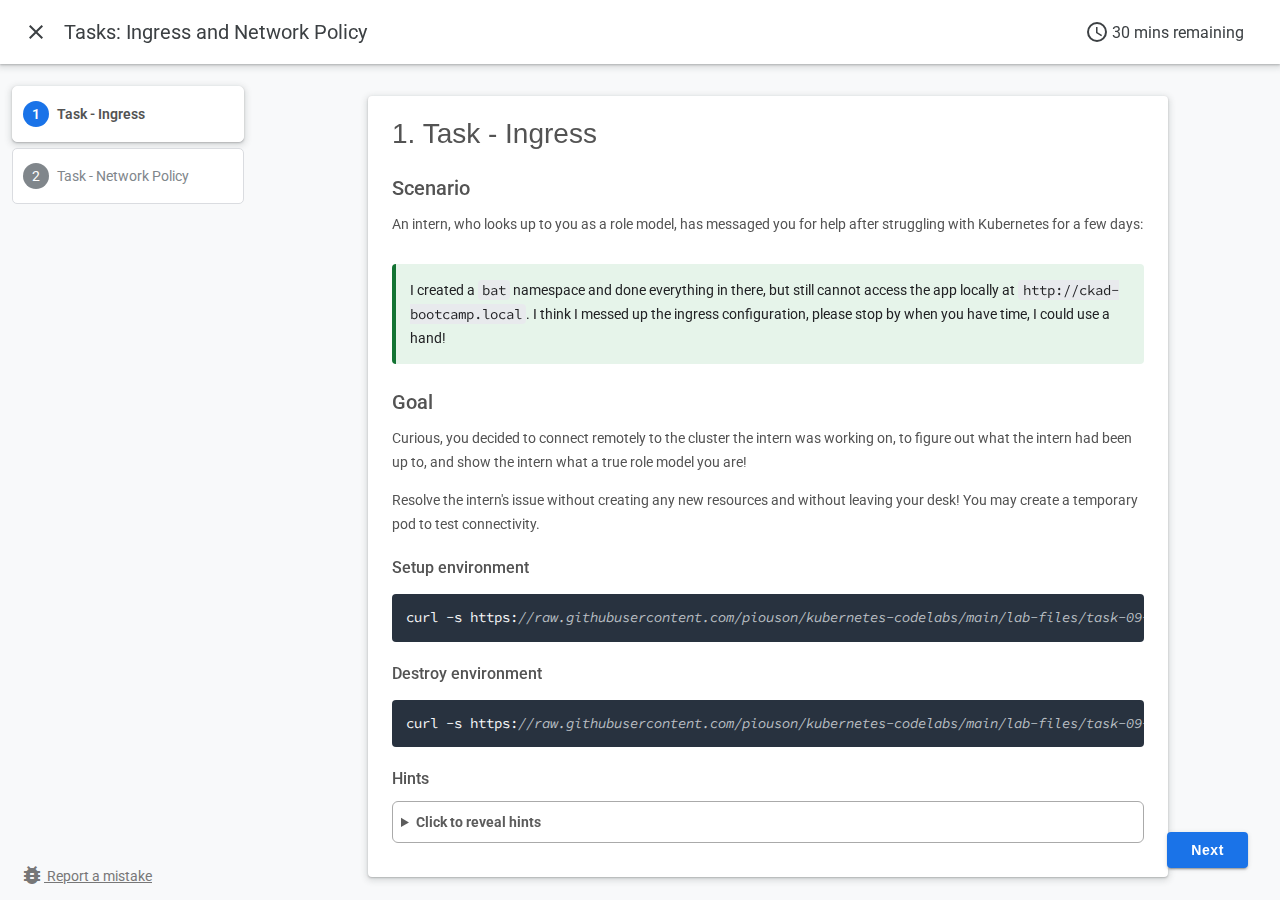
==== codelabs/09-network-policy/index.html @ 0ac05af5 "🚀 deploy changes" ====
<!doctype html>

<html>
<head>
  <meta name="viewport" content="width=device-width, minimum-scale=1.0, initial-scale=1.0, user-scalable=yes">
  <meta name="theme-color" content="#4F7DC9">
  <meta charset="UTF-8">
  <title>Tasks: Ingress and Network Policy</title>
  <link rel="stylesheet" href="//fonts.googleapis.com/css?family=Source+Code+Pro:400|Roboto:400,300,400italic,500,700|Roboto+Mono">
  <link rel="stylesheet" href="//fonts.googleapis.com/icon?family=Material+Icons">
  <link rel="stylesheet" href="../../claat-public/codelab-elements.css">
  <style>
    .success {
      color: #1e8e3e;
    }
    .error {
      color: red;
    }
  </style>
  <script async src="../../scripts/code-block-copy.js"></script>
</head>
<body>
  <google-codelab-analytics gaid="UA-49880327-14"></google-codelab-analytics>
  <google-codelab codelab-gaid=""
                  id="09-network-policy"
                  title="Tasks: Ingress and Network Policy"
                  environment="web"
                  feedback-link="https://github.com/piouson/kubernetes-bootcamp/discussions">
    
      <google-codelab-step label="Task - Ingress" duration="30">
        <h2 is-upgraded>Scenario</h2>
<p>An intern, who looks up to you as a role model, has messaged you for help after struggling with Kubernetes for a few days:</p>
<aside class="special"><p> I created a <code>bat</code> namespace and done everything in there, but still cannot access the app locally at <code>http://ckad-bootcamp.local</code>. I think I messed up the ingress configuration, please stop by when you have time, I could use a hand! </p>
</aside>
<h2 is-upgraded>Goal</h2>
<p>Curious, you decided to connect remotely to the cluster the intern was working on, to figure out what the intern had been up to, and show the intern what a true role model you are!</p>
<p>Resolve the intern&#39;s issue without creating any new resources and without leaving your desk! You may create a temporary pod to test connectivity.</p>
<h3 is-upgraded>Setup environment</h3>
<pre><code language="language-sh" class="language-sh">curl -s https://raw.githubusercontent.com/piouson/kubernetes-codelabs/main/lab-files/task-09-ingress-create.sh | bash
</code></pre>
<h3 is-upgraded>Destroy environment</h3>
<pre><code language="language-sh" class="language-sh">curl -s https://raw.githubusercontent.com/piouson/kubernetes-codelabs/main/lab-files/task-09-ingress-destroy.sh | bash
</code></pre>
<h3 is-upgraded>Hints</h3>
<details>
<summary>Click to reveal hints</summary>
<p>The rest of the hints will be revealed on Tues, 11 Apr 2023. 😎</p>
<details>
<summary>Namespace (1/18)</summary>
<p>Have you confirmed the Namespace and resources in it?</p>
</details>
<details>
<summary>Ingress I (2/18)</summary>
<p>Does an Ingress resource exist in the Namespace?</p>
</details>
</details>


      </google-codelab-step>
    
      <google-codelab-step label="Task - Network Policy" duration="0">
        

      </google-codelab-step>
    
  </google-codelab>

  <script src="../../claat-public/native-shim.js"></script>
  <script src="../../claat-public/custom-elements.min.js"></script>
  <script src="../../claat-public/prettify.js"></script>
  <script src="../../claat-public/codelab-elements.js"></script>
  <script src="//support.google.com/inapp/api.js"></script>

</body>
</html>
---- claat-public/codelab-elements.css ----
google-codelab-about .codelab-title{width:100%;text-align:center;font-size:32px;margin:20px auto 30px auto;line-height:45px;max-width:700px}google-codelab-about .codelab-title .token{display:inline-block;margin:0 5px}google-codelab-about .about-card{display:flex;flex-direction:column;border:1px #dadce0 solid;border-radius:5px;background:#fff;max-width:800px;margin:0 auto 30px auto;padding:20px}google-codelab-about .about-card h2{font-weight:500;font-weight:400 !important;line-height:1em !important;margin:0 !important;font-size:28px}google-codelab-about .about-card>*:not(:first-child){padding-top:30px}google-codelab-about .about-card .material-icons{margin-right:10px;top:6px;position:relative}

/*# sourceMappingURL=google_codelab_about_scss_bin.css.map */google-codelab {color:#535353}google-codelab-step{line-height:24px;display:block}google-codelab-step details{margin-top:5px}google-codelab-step details>*{margin-left:10px}google-codelab-step pre,google-codelab-step code{font-family:'Source Code Pro', Helvetica, Arial;font-size:inherit;border-radius:4px;overflow-x:auto;overflow-y:visible}google-codelab-step code{background-color:#E8EAEd;padding:0.1em 0.3em}google-codelab-step div.code-copy-wrapper{position:relative}google-codelab-step div.code-copy-wrapper:hover>button{opacity:0.8;transition:0.2s}google-codelab-step div.code-copy-wrapper>button{position:absolute;right:20px;top:6px;padding:5px 7px;color:white;border-color:white;background-color:#28323f;border:2px solid;border-radius:6px;font-size:0.8em;z-index:1;opacity:0;transition:0.1s}google-codelab-step div.code-copy-wrapper>button>svg{fill:white}google-codelab-step div.code-copy-wrapper>button:hover{cursor:pointer;border-color:#696969;background-color:#e0e0e0}google-codelab-step div.code-copy-wrapper>button:hover>svg{fill:#696969}google-codelab-step div.code-copy-wrapper>button:focus{outline:0}google-codelab-step summary{padding:0.5rem;margin:-0.5rem -0.5rem 0;font-weight:bold;color:#5c5c5c;cursor:pointer}google-codelab-step summary:focus{border-color:black}google-codelab-step details{margin-top:10px;margin-bottom:10px;border:1px solid #aaa;border-radius:6px;padding:0.5rem 0.5rem 0}google-codelab-step pre{display:block;color:white;background-color:#28323f;padding:14px;-webkit-text-size-adjust:none;line-height:1.4}google-codelab-step pre>code{padding:0;background-color:transparent}google-codelab-step code em{color:#97C8F2}google-codelab-step pre .str,google-codelab-step code .str{color:#34A853}google-codelab-step pre .kwd,google-codelab-step code .kwd{color:#F538A0}google-codelab-step pre .com,google-codelab-step code .com{color:#BDC1C6;font-style:italic}google-codelab-step pre .typ,google-codelab-step code .typ{color:#24C1E0}google-codelab-step pre .lit,google-codelab-step code .lit{color:#4285F4}google-codelab-step pre .pun,google-codelab-step code .pun{color:#F8F9FA}google-codelab-step pre .pln,google-codelab-step code .pln{color:#F8F9FA}google-codelab-step pre .tag,google-codelab-step code .tag{color:#24C1E0}google-codelab-step pre .atn,google-codelab-step code .atn{color:#EDA912}google-codelab-step pre .atv,google-codelab-step code .atv{color:#34A853}google-codelab-step pre .dec,google-codelab-step code .dec{color:#5195EA}google-codelab-step paper-button{display:inline-flex;align-items:center;justify-content:center;position:relative;box-sizing:border-box;min-width:5.14em;margin:0 0.29em;background:transparent;-webkit-tap-highlight-color:transparent;font:inherit;text-transform:uppercase;outline-width:0;border-radius:3px;user-select:none;cursor:pointer;z-index:0;padding:0.7em 0.57em;font-family:'Roboto', 'Noto', sans-serif;-webkit-font-smoothing:antialiased;box-shadow:0 2px 2px 0 rgba(0,0,0,0.14),0 1px 5px 0 rgba(0,0,0,0.12),0 3px 1px -2px rgba(0,0,0,0.2)}google-codelab-step h2.step-title{font-family:'Google Sans', Arial, sans-serif !important;font-size:28px !important;font-weight:400 !important;line-height:1em !important;margin:0 0 30px !important}google-codelab:not([theme="minimal"]) google-codelab-step .instructions{box-shadow:0px 1px 2px 0px rgba(60,64,67,0.3),0px 2px 6px 2px rgba(60,64,67,0.15);background:#fff;max-width:800px;font-size:14px;margin:0 auto;margin-bottom:90px;border-radius:4px}google-codelab-step .instructions .inner{padding:24px}google-codelab[theme="minimal"] google-codelab-step .instructions .inner{padding:0 24px}@media (max-width: 800px){google-codelab .instructions{margin:0 0 16px 0}}google-codelab:not([theme="minimal"]) google-codelab-step .instructions a,google-codelab:not([theme="minimal"]) google-codelab-step .instructions a:visited{color:#1A73E8}google-codelab:not([theme="minimal"]) google-codelab-step .instructions h2,google-codelab:not([theme="minimal"]) google-codelab-step .instructions h3,google-codelab:not([theme="minimal"]) google-codelab-step .instructions h4{font-weight:400;margin:0}google-codelab:not([theme="minimal"]) google-codelab-step .instructions h2{font-weight:300;line-height:1em;font-size:22px}google-codelab:not([theme="minimal"]) google-codelab-step .instructions{line-height:24px}google-codelab:not([theme="minimal"]) google-codelab-step .instructions li{margin:0.5em 0}google-codelab:not([theme="minimal"]) google-codelab-step .instructions h2{font-weight:500;margin:20px 0 0 0;font-size:20px}google-codelab:not([theme="minimal"]) google-codelab-step .instructions h3{font-weight:500;margin:20px 0 0 0}google-codelab:not([theme="minimal"]) google-codelab-step .instructions aside{padding:0.5em 1em;margin:2em 0;border-left:4px solid;border-radius:4px}google-codelab:not([theme="minimal"]) google-codelab-step .instructions aside p{margin:0.5em 0}google-codelab:not([theme="minimal"]) google-codelab-step .instructions aside.note,google-codelab:not([theme="minimal"]) google-codelab-step .instructions aside.notice{border-color:#EA8600;background:#FEF7E0;color:#212124}google-codelab:not([theme="minimal"]) google-codelab-step .instructions aside.tip,google-codelab:not([theme="minimal"]) google-codelab-step .instructions aside.special{border-color:#137333;background:#E6F4EA;color:#212124}google-codelab:not([theme="minimal"]) google-codelab-step .instructions aside.warning{border-color:#EA8600;background:#FEF7E0;color:#212124}google-codelab-step .instructions aside.callout{background-color:#E8F0FE;margin:20px 0;padding:15px;border-left:3px solid #185ABC;border-radius:4px;color:#212124;font-size:14px;line-height:1.5}google-codelab-step aside.callout b{color:#185ABC}google-codelab-step .instructions ul.checklist{list-style:none;padding:0 0 0 1em}google-codelab-step .instructions ul.checklist li,google-codelab-step .instructions ::content ul.checklist li{padding-left:24px;background-size:20px;background-repeat:no-repeat;background-image:url("[data-uri]")}google-codelab-step .instructions table code,google-codelab-step .instructions h2 code{background:white}google-codelab-step .instructions .indented{margin-left:40px}google-codelab-step .instructions strong{font-weight:600}google-codelab-step .instructions :link paper-button{text-decoration:none !important}google-codelab-step .instructions paper-button{display:inline-block;border-radius:4px;color:#FFFFFF;font-family:'Google Sans', Arial, sans-serif;font-size:14px;font-weight:600;letter-spacing:.6px;padding-bottom:6px;padding-left:12px;padding-right:16px;padding-top:6px;text-transform:none}google-codelab-step .instructions paper-button a{text-decoration:none;color:inherit !important}google-codelab-step a paper-button{display:inline-block}google-codelab-step .instructions paper-button.colored{background-color:#1E8E3E}google-codelab-step .instructions paper-button.red{background-color:#D93025}google-codelab-step .instructions iron-icon{vertical-align:sub;margin-right:7px;margin-left:3px;font-size:16px}google-codelab-step .instructions img{max-width:100%;vertical-align:bottom}google-codelab-step .instructions .image-container{text-align:center}google-codelab-step .instructions table{border-spacing:0}google-codelab-step .instructions td{vertical-align:top;border-bottom:1px solid #CCC;padding:8px}google-codelab-step .instructions table p{margin:0}google-codelab:not([theme="minimal"]) .instructions h3.faq{border-bottom:1px solid #ddd}google-codelab:not([theme="minimal"]) .instructions ul.faq{list-style:none;padding-left:1em}google-codelab:not([theme="minimal"]) .instructions .faq li{font-size:1.1em;margin-bottom:0.8em}google-codelab:not([theme="minimal"]) .instructions .faq a{color:inherit;text-decoration:none}google-codelab:not([theme="minimal"]) .instructions .faq a:hover{text-decoration:underline}google-codelab-step .instructions .faq a[href*="cloud.google.com"]{padding-left:22px;background-size:20px;background-repeat:no-repeat;background-image:url("[data-uri]")}google-codelab-step .instructions .faq a[href*="stackoverflow.com"]{padding-left:22px;background-size:24px;background-repeat:no-repeat;background-image:url("[data-uri]")}google-codelab-step .instructions .faq a[href*="support.google.com/webmasters/"]{padding-left:24px;background-size:24px;background-repeat:no-repeat;background-image:url("[data-uri]")}google-codelab-step .instructions .faq a[href*="developer.android.com"],google-codelab-step .instructions .faq a[href*="android-developer"]{padding-left:20px;background-repeat:no-repeat;background-size:20px;background-image:url("[data-uri]")}google-codelab-step .instructions h3>a[href*="github"],google-codelab-step .instructions h3>a[href*="github"]:visited{color:black;text-decoration:none;padding-left:24px;background-repeat:no-repeat;background-size:18px;background-image:url("[data-uri]")}google-codelab-step .youtube-video{display:flex;margin:auto;width:560px;height:315px;border:none;max-width:100%;max-height:51vw}google-codelab-step .embedded-iframe{display:flex;margin:auto;width:560px;height:315px;border:none;max-width:100%;max-height:51vw}

/*# sourceMappingURL=google_codelab_step_scss_bin.css.map */google-codelab-survey{visibility:hidden}google-codelab-survey[upgraded]{visibility:visible}google-codelab-survey{display:block;margin:2em 0;padding:0;background:#e8f0fe;border-left:4px solid #185abc;border-radius:4px;color:#3c4043}google-codelab-survey h4{font-size:16px;font-weight:400;padding:.8em 0 0;margin:0}google-codelab-survey .survey-question-wrapper{padding:0.4em 0 1.1em 30px}google-codelab-survey .survey-question-options{padding:.8em 0 0}.survey-option-wrapper{cursor:pointer;display:block;padding:0 0 4px;position:relative;-webkit-user-select:none;-moz-user-select:none;-ms-user-select:none;user-select:none;vertical-align:middle}google-codelab-survey .option-text{color:#212121;font-size:16px;padding-left:24px}.survey-option-wrapper input{position:absolute;opacity:0}.custom-radio-button{position:absolute;top:5px;left:0;height:13px;width:13px;background-color:#fff;border:2px solid #3f51b5;border-radius:50%}.custom-radio-button:after{content:"";position:absolute;display:none}.survey-option-wrapper input:checked ~ .custom-radio-button:after{display:block}.survey-option-wrapper .custom-radio-button:after{top:1px;left:1px;width:7px;height:7px;border-radius:50%;background:#3f51b5}

/*# sourceMappingURL=google_codelab_survey_scss_bin.css.map */html,body{height:100%;width:100%;margin:0;padding:0}body{font-family:"Roboto",sans-serif;transition:opacity ease-in 0.2s}*{box-sizing:border-box}[hidden]{display:none !important}google-codelab{display:flex;width:100%;height:100%;padding-top:64px}google-codelab #main{display:flex;flex-direction:column;flex-grow:1;position:relative;background:#F8F9FA}google-codelab #codelab-title{position:fixed;top:0;left:0;width:100%;background:#FFFFFF;box-shadow:0px 1px 2px 0px rgba(60,64,67,0.3),0px 2px 6px 2px rgba(60,64,67,0.15);color:#3C4043;display:flex;align-items:center;justify-content:space-between;height:64px;padding:0 36px 0 16px;-webkit-font-smoothing:antialiased;z-index:1000}google-codelab #codelab-title h1{font-size:20px;font-weight:400;margin:0 8px;font-family:'Roboto', 'Noto', sans-serif;flex-grow:1;flex-shrink:1;white-space:nowrap;text-overflow:ellipsis;overflow:hidden;width:0;display:inline-block}google-codelab #codelab-title .time-remaining{flex-shrink:0;flex-grow:0;display:flex;align-items:center;font-size:16px;font-weight:400;white-space:nowrap}google-codelab #codelab-title .time-remaining i{margin-right:3px}google-codelab #codelab-nav-buttons{display:flex;align-items:center;flex-grow:0;flex-shrink:0}google-codelab #codelab-nav-buttons #arrow-back,google-codelab #codelab-nav-buttons #menu{display:flex;text-decoration:none;color:#3C4043;width:40px;height:40px;justify-content:center;align-items:center}google-codelab #controls{position:absolute;bottom:32px;left:0;right:0;display:flex;justify-content:center;padding:0 32px;flex-direction:column;z-index:1001}google-codelab #fabs{display:flex;flex-grow:1;max-width:1025px;width:100%;margin:0 auto}google-codelab #fabs .spacer{flex-grow:1}#previous-step,#next-step,#done{border-radius:4px;font-family:'Google Sans', Arial, sans-serif;font-size:14px;font-weight:600;letter-spacing:.6px;line-height:24px;padding-bottom:6px;padding-left:24px;padding-right:24px;padding-top:6px;pointer-events:initial;text-transform:none;background:#FFFFFF;color:#1A73E8;transform:scale(1, 1);transition:transform 300ms ease-in-out;box-shadow:0 2px 2px 0 rgba(0,0,0,0.14),0 1px 5px 0 rgba(0,0,0,0.12),0 3px 1px -2px rgba(0,0,0,0.2);text-decoration:none;-webkit-font-smoothing:antialiased}#next-step{color:#fff;background:#1A73E8}#done{background:#1E8E3E;color:#fff}google-codelab #fabs a[disappear]{transform:scale(0, 0)}#done{background:#0f9d58}google-codelab #drawer .codelab-time-container{display:none}@media (max-width: 768px){google-codelab #codelab-title .codelab-time-container{display:none}google-codelab #drawer .codelab-time-container{display:block;padding:20px 10px 10px 23px}google-codelab #drawer .time-remaining i{margin-right:9px}}google-codelab #drawer{background:#fff;width:256px;flex-shrink:0;position:relative;z-index:100;display:flex;flex-direction:column;background:#F8F9FA}google-codelab #drawer .steps{flex-shrink:1;flex-grow:1;overflow-x:visible;display:flex;max-height:calc(100% - 54px)}google-codelab #drawer .steps:only-child{max-height:100%}google-codelab #drawer .metadata .material-icons{top:6px;position:relative}google-codelab #drawer ol{margin:0;padding:16px 12px;counter-reset:li-count;list-style:none;overflow-x:visible;overflow-y:auto;flex-grow:1}google-codelab #drawer ol li{display:block;counter-increment:li-count}google-codelab #drawer ol li a{text-decoration:none;display:flex;align-items:center;font-size:14px;color:#80868B;padding:3px 10px;min-height:48px;font-weight:400;line-height:20px;box-sizing:content-box;position:relative;font-family:'Roboto', 'Noto', sans-serif;-webkit-font-smoothing:antialiased;transition:all 300ms ease-in-out;border:1px #dadce0 solid;border-radius:5px;margin:6px 0;background:white}google-codelab #drawer ol li a:active,google-codelab #drawer ol li a:focus{background:#c6c6c6;-webkit-tap-highlight-color:transparent;outline:0;border-color:#c6c6c6 !important}google-codelab #drawer ol li a .step{display:flex;align-items:center}google-codelab #drawer ol li .step:before{content:counter(li-count);display:inline-block;font-style:normal;width:26px;min-width:26px;color:#fff;background:#80868B;border-radius:50%;text-align:center;height:26px;vertical-align:middle;line-height:26px;margin-right:8px;font-weight:400;position:relative;z-index:2;transition:all 300ms ease-in-out}google-codelab #drawer ol li[selected] a,google-codelab #drawer ol li a:focus{color:#212121;font-weight:600;box-shadow:0 1px 2px 0 rgba(60,64,67,0.3),0 2px 6px 2px rgba(60,64,67,0.15)}google-codelab #drawer ol li[selected] a{border-color:#fff}google-codelab #drawer ol li[selected] .step:before{font-weight:600}google-codelab #drawer ol li[completed] a{color:#535353}google-codelab #drawer ol li[completed] .step:before{background-color:#1A73E8;color:#fff}google-codelab #drawer .metadata{color:#777;font-size:14px;padding:16px;flex-shrink:0}google-codelab #drawer .metadata a{color:currentcolor;margin-left:4px}google-codelab #codelab-nav-buttons #menu{display:none}google-codelab #drawer ol ::-webkit-scrollbar{-webkit-appearance:none;width:7px}google-codelab #drawer ol ::-webkit-scrollbar-thumb{border-radius:4px;background-color:rgba(0,0,0,0.5);-webkit-box-shadow:0 0 1px rgba(255,255,255,0.5)}@media (max-width: 768px){google-codelab{display:block;position:relative}google-codelab #main{height:100%}google-codelab #codelab-nav-buttons #arrow-back{display:none}google-codelab #codelab-nav-buttons #menu{display:flex}google-codelab #drawer{width:256px;position:absolute;left:0;top:0;bottom:0;z-index:1001;will-change:transform;box-shadow:2px 2px 4px transparent;pointer-events:none;transform:translate3d(-100%, 0, 0);transition:transform ease-in-out 0.3s,box-shadow 0.3s}google-codelab[drawer--open] #drawer{box-shadow:2px 2px 4px rgba(0,0,0,0.15);transform:translate3d(0, 0, 0);pointer-events:all}google-codelab #main::before{content:'';top:0;left:0;right:0;bottom:0;position:absolute;transition:opacity ease-in-out 0.38s;background-color:rgba(0,0,0,0.3);z-index:10;pointer-events:none;opacity:0}google-codelab[drawer--open] #main::before{opacity:1;pointer-events:all}}google-codelab #steps{overflow:hidden;flex-direction:column;position:relative;flex-grow:1}google-codelab google-codelab-step{display:none;width:100%;transform:translate3d(0, 0, 0);position:absolute;top:0;left:0;right:0;bottom:0;padding-top:32px;overflow-y:auto;overflow-x:hidden}google-codelab google-codelab-step[animating],google-codelab google-codelab-step[selected]{display:block;transform-origin:0 50% 0;animation-fill-mode:both}google-codelab google-codelab-step[animating]{pointer-events:none;position:absolute;overflow:hidden}

/*# sourceMappingURL=google_codelab_scss_bin.css.map */
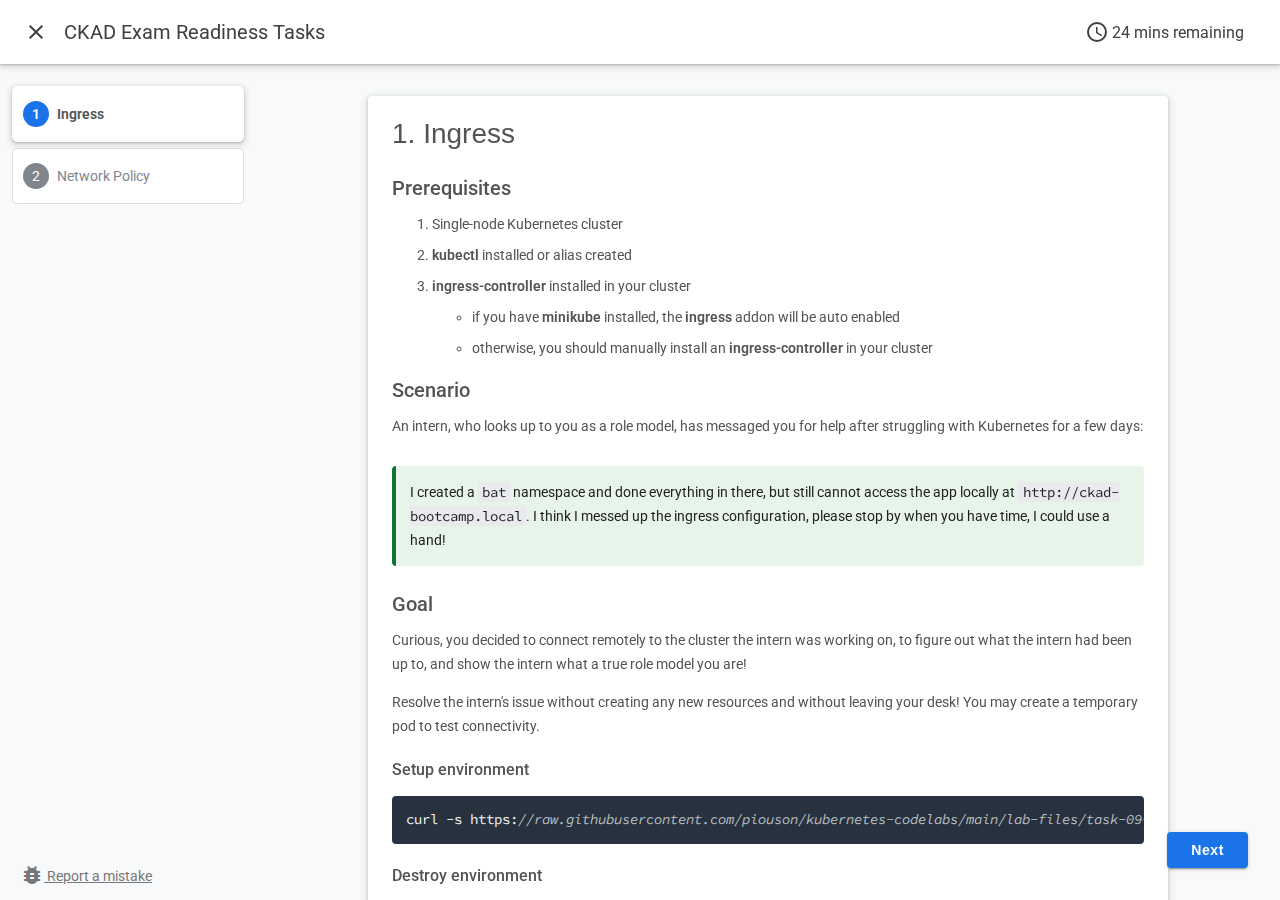
==== commit bb359c46: "🚀 deploy changes" ====
--- a/codelabs/09-network-policy/index.html
+++ b/codelabs/09-network-policy/index.html
@@ -6,7 +6,7 @@
   <meta name="viewport" content="width=device-width, minimum-scale=1.0, initial-scale=1.0, user-scalable=yes">
   <meta name="theme-color" content="#4F7DC9">
   <meta charset="UTF-8">
-  <title>Tasks: Ingress and Network Policy</title>
+  <title>CKAD Exam Readiness Tasks</title>
   <link rel="stylesheet" href="//fonts.googleapis.com/css?family=Source+Code+Pro:400|Roboto:400,300,400italic,500,700|Roboto+Mono">
   <link rel="stylesheet" href="//fonts.googleapis.com/icon?family=Material+Icons">
   <link rel="stylesheet" href="../../claat-public/codelab-elements.css">
@@ -24,12 +24,22 @@
   <google-codelab-analytics gaid="UA-49880327-14"></google-codelab-analytics>
   <google-codelab codelab-gaid=""
                   id="09-network-policy"
-                  title="Tasks: Ingress and Network Policy"
+                  title="CKAD Exam Readiness Tasks"
                   environment="web"
                   feedback-link="https://github.com/piouson/kubernetes-bootcamp/discussions">
     
-      <google-codelab-step label="Task - Ingress" duration="30">
-        <h2 is-upgraded>Scenario</h2>
+      <google-codelab-step label="Ingress" duration="12">
+        <h2 is-upgraded>Prerequisites</h2>
+<ol type="1">
+<li>Single-node Kubernetes cluster</li>
+<li><strong>kubectl</strong> installed or alias created</li>
+<li><strong>ingress-controller</strong> installed in your cluster <ul>
+<li>if you have <strong>minikube</strong> installed, the <strong>ingress</strong> addon will be auto enabled</li>
+<li>otherwise, you should manually install an <strong>ingress-controller</strong> in your cluster</li>
+</ul>
+</li>
+</ol>
+<h2 is-upgraded>Scenario</h2>
 <p>An intern, who looks up to you as a role model, has messaged you for help after struggling with Kubernetes for a few days:</p>
 <aside class="special"><p> I created a <code>bat</code> namespace and done everything in there, but still cannot access the app locally at <code>http://ckad-bootcamp.local</code>. I think I messed up the ingress configuration, please stop by when you have time, I could use a hand! </p>
 </aside>
@@ -45,7 +55,6 @@
 <h3 is-upgraded>Hints</h3>
 <details>
 <summary>Click to reveal hints</summary>
-<p>The rest of the hints will be revealed on Tues, 11 Apr 2023. 😎</p>
 <details>
 <summary>Namespace (1/18)</summary>
 <p>Have you confirmed the Namespace and resources in it?</p>
@@ -54,12 +63,93 @@
 <summary>Ingress I (2/18)</summary>
 <p>Does an Ingress resource exist in the Namespace?</p>
 </details>
+<details>
+<summary>Ingress II (3/18)</summary>
+<p>Have you confirmed the Ingress configuration?</p>
+</details>
+<details>
+<summary>Ingress III (4/18)</summary>
+<p>What is a critical prerequisite for a cluster to use Ingress?</p>
+</details>
+<details>
+<summary>Ingress IV (5/18)</summary>
+<p>What is the role of an IngressClass?</p>
+</details>
+<details>
+<summary>Ingress V (6/18)</summary>
+<p>What backends are defined in the Ingress paths?</p>
+</details>
+<details>
+<summary>Service I (7/18)</summary>
+<p>Have you confirmed the Service configuration?</p>
+</details>
+<details>
+<summary>Service II (8/18)</summary>
+<p>Can you reach the application via DNS using the Service name?</p>
+</details>
+<details>
+<summary>Service III (9/18)</summary>
+<p>Does the Service have Endpoints defined?</p>
+</details>
+<details>
+<summary>Pod I (10/18)</summary>
+<p>Can you reach the application via the Endpoints?</p>
+</details>
+<details>
+<summary>Pod II (11/18)</summary>
+<p>Is there really an application running in the Pods?</p>
+</details>
+<details>
+<summary>Pod III (12/18)</summary>
+<p>What port is the application running on?</p>
+</details>
+<details>
+<summary>Service IV (13/18)</summary>
+<p>Does the Service correctly target the Pods?</p>
+</details>
+<details>
+<summary>Service V (14/18)</summary>
+<p>Does the Service target the correct container ports in the Pods?</p>
+</details>
+<details>
+<summary>Ingress VI (15/18)</summary>
+<p>Did you setup a local name-based virtual host <code>ckad-bootcamp.local</code>?</p>
+<p>You should add the Hostname-IP mapping in <code>/etc/hosts</code>:</p>
+<pre><code language="language-sh" class="language-sh">kubectl get nodes -o wide
+echo &#34;$NODE_INTERNAL_IP ckad-bootcamp.local&#34; | sudo tee -a /etc/hosts
+</code></pre>
+</details>
+<details>
+<summary>Service VI (16/18)</summary>
+<p>What type of Service can be used locally with name-based virtual hosts?</p>
+</details>
+<details>
+<summary>Ingress VII (17/18)</summary>
+<p>Is it possible to reach the app locally via <code>http://ckad-bootcamp.local</code>?</p>
+<p>No, not without a reverse proxy. You must specify a port <code>http://ckad-bootcamp.local:$NODE_PORT</code></p>
+</details>
+<details>
+<summary>Reverse Proxy (optional) (18/18)</summary>
+<p>For practice, lets create a reverse proxy locally using Nginx, that will redirect all requests to the root path <code>/</code> to our desired path.</p>
+<p>In this case, we want requests to <code>http://domain.com</code> redirected to <code>http://domain.com:$PORT</code></p>
+<pre><code language="language-sh" class="language-sh">mkdir nginx-conf
+cat &lt;&lt;EOF &gt;nginx-conf/nginx.conf
+server {
+  listen 80;
+  location / {
+    proxy_pass http://$NODE_IP:30903;
+  }
+}
+EOF
+docker run --name nginx --volume ./nginx-conf:/etc/nginx/conf.d -d nginx
+</code></pre>
+</details>
 </details>
 
 
       </google-codelab-step>
     
-      <google-codelab-step label="Task - Network Policy" duration="0">
+      <google-codelab-step label="Network Policy" duration="12">
         
 
       </google-codelab-step>
--- a/claat-public/codelab-elements.css
+++ b/claat-public/codelab-elements.css
@@ -1,6 +1,7 @@
-google-codelab-about .codelab-title{width:100%;text-align:center;font-size:32px;margin:20px auto 30px auto;line-height:45px;max-width:700px}google-codelab-about .codelab-title .token{display:inline-block;margin:0 5px}google-codelab-about .about-card{display:flex;flex-direction:column;border:1px #dadce0 solid;border-radius:5px;background:#fff;max-width:800px;margin:0 auto 30px auto;padding:20px}google-codelab-about .about-card h2{font-weight:500;font-weight:400 !important;line-height:1em !important;margin:0 !important;font-size:28px}google-codelab-about .about-card>*:not(:first-child){padding-top:30px}google-codelab-about .about-card .material-icons{margin-right:10px;top:6px;position:relative}
+:root{--copy-text:'copy'}google-codelab-about .codelab-title{width:100%;text-align:center;font-size:32px;margin:20px auto 30px auto;line-height:45px;max-width:700px}google-codelab-about .codelab-title .token{display:inline-block;margin:0 5px}google-codelab-about .about-card{display:flex;flex-direction:column;border:1px #dadce0 solid;border-radius:5px;background:#fff;max-width:800px;margin:0 auto 30px auto;padding:20px}google-codelab-about .about-card h2{font-weight:500;font-weight:400 !important;line-height:1em !important;margin:0 !important;font-size:28px}google-codelab-about .about-card>*:not(:first-child){padding-top:30px}google-codelab-about .about-card .material-icons{margin-right:10px;top:6px;position:relative}
 
-/*# sourceMappingURL=google_codelab_about_scss_bin.css.map */google-codelab {color:#535353}google-codelab-step{line-height:24px;display:block}google-codelab-step details{margin-top:5px}google-codelab-step details>*{margin-left:10px}google-codelab-step pre,google-codelab-step code{font-family:'Source Code Pro', Helvetica, Arial;font-size:inherit;border-radius:4px;overflow-x:auto;overflow-y:visible}google-codelab-step code{background-color:#E8EAEd;padding:0.1em 0.3em}google-codelab-step div.code-copy-wrapper{position:relative}google-codelab-step div.code-copy-wrapper:hover>button{opacity:0.8;transition:0.2s}google-codelab-step div.code-copy-wrapper>button{position:absolute;right:20px;top:6px;padding:5px 7px;color:white;border-color:white;background-color:#28323f;border:2px solid;border-radius:6px;font-size:0.8em;z-index:1;opacity:0;transition:0.1s}google-codelab-step div.code-copy-wrapper>button>svg{fill:white}google-codelab-step div.code-copy-wrapper>button:hover{cursor:pointer;border-color:#696969;background-color:#e0e0e0}google-codelab-step div.code-copy-wrapper>button:hover>svg{fill:#696969}google-codelab-step div.code-copy-wrapper>button:focus{outline:0}google-codelab-step summary{padding:0.5rem;margin:-0.5rem -0.5rem 0;font-weight:bold;color:#5c5c5c;cursor:pointer}google-codelab-step summary:focus{border-color:black}google-codelab-step details{margin-top:10px;margin-bottom:10px;border:1px solid #aaa;border-radius:6px;padding:0.5rem 0.5rem 0}google-codelab-step pre{display:block;color:white;background-color:#28323f;padding:14px;-webkit-text-size-adjust:none;line-height:1.4}google-codelab-step pre>code{padding:0;background-color:transparent}google-codelab-step code em{color:#97C8F2}google-codelab-step pre .str,google-codelab-step code .str{color:#34A853}google-codelab-step pre .kwd,google-codelab-step code .kwd{color:#F538A0}google-codelab-step pre .com,google-codelab-step code .com{color:#BDC1C6;font-style:italic}google-codelab-step pre .typ,google-codelab-step code .typ{color:#24C1E0}google-codelab-step pre .lit,google-codelab-step code .lit{color:#4285F4}google-codelab-step pre .pun,google-codelab-step code .pun{color:#F8F9FA}google-codelab-step pre .pln,google-codelab-step code .pln{color:#F8F9FA}google-codelab-step pre .tag,google-codelab-step code .tag{color:#24C1E0}google-codelab-step pre .atn,google-codelab-step code .atn{color:#EDA912}google-codelab-step pre .atv,google-codelab-step code .atv{color:#34A853}google-codelab-step pre .dec,google-codelab-step code .dec{color:#5195EA}google-codelab-step paper-button{display:inline-flex;align-items:center;justify-content:center;position:relative;box-sizing:border-box;min-width:5.14em;margin:0 0.29em;background:transparent;-webkit-tap-highlight-color:transparent;font:inherit;text-transform:uppercase;outline-width:0;border-radius:3px;user-select:none;cursor:pointer;z-index:0;padding:0.7em 0.57em;font-family:'Roboto', 'Noto', sans-serif;-webkit-font-smoothing:antialiased;box-shadow:0 2px 2px 0 rgba(0,0,0,0.14),0 1px 5px 0 rgba(0,0,0,0.12),0 3px 1px -2px rgba(0,0,0,0.2)}google-codelab-step h2.step-title{font-family:'Google Sans', Arial, sans-serif !important;font-size:28px !important;font-weight:400 !important;line-height:1em !important;margin:0 0 30px !important}google-codelab:not([theme="minimal"]) google-codelab-step .instructions{box-shadow:0px 1px 2px 0px rgba(60,64,67,0.3),0px 2px 6px 2px rgba(60,64,67,0.15);background:#fff;max-width:800px;font-size:14px;margin:0 auto;margin-bottom:90px;border-radius:4px}google-codelab-step .instructions .inner{padding:24px}google-codelab[theme="minimal"] google-codelab-step .instructions .inner{padding:0 24px}@media (max-width: 800px){google-codelab .instructions{margin:0 0 16px 0}}google-codelab:not([theme="minimal"]) google-codelab-step .instructions a,google-codelab:not([theme="minimal"]) google-codelab-step .instructions a:visited{color:#1A73E8}google-codelab:not([theme="minimal"]) google-codelab-step .instructions h2,google-codelab:not([theme="minimal"]) google-codelab-step .instructions h3,google-codelab:not([theme="minimal"]) google-codelab-step .instructions h4{font-weight:400;margin:0}google-codelab:not([theme="minimal"]) google-codelab-step .instructions h2{font-weight:300;line-height:1em;font-size:22px}google-codelab:not([theme="minimal"]) google-codelab-step .instructions{line-height:24px}google-codelab:not([theme="minimal"]) google-codelab-step .instructions li{margin:0.5em 0}google-codelab:not([theme="minimal"]) google-codelab-step .instructions h2{font-weight:500;margin:20px 0 0 0;font-size:20px}google-codelab:not([theme="minimal"]) google-codelab-step .instructions h3{font-weight:500;margin:20px 0 0 0}google-codelab:not([theme="minimal"]) google-codelab-step .instructions aside{padding:0.5em 1em;margin:2em 0;border-left:4px solid;border-radius:4px}google-codelab:not([theme="minimal"]) google-codelab-step .instructions aside p{margin:0.5em 0}google-codelab:not([theme="minimal"]) google-codelab-step .instructions aside.note,google-codelab:not([theme="minimal"]) google-codelab-step .instructions aside.notice{border-color:#EA8600;background:#FEF7E0;color:#212124}google-codelab:not([theme="minimal"]) google-codelab-step .instructions aside.tip,google-codelab:not([theme="minimal"]) google-codelab-step .instructions aside.special{border-color:#137333;background:#E6F4EA;color:#212124}google-codelab:not([theme="minimal"]) google-codelab-step .instructions aside.warning{border-color:#EA8600;background:#FEF7E0;color:#212124}google-codelab-step .instructions aside.callout{background-color:#E8F0FE;margin:20px 0;padding:15px;border-left:3px solid #185ABC;border-radius:4px;color:#212124;font-size:14px;line-height:1.5}google-codelab-step aside.callout b{color:#185ABC}google-codelab-step .instructions ul.checklist{list-style:none;padding:0 0 0 1em}google-codelab-step .instructions ul.checklist li,google-codelab-step .instructions ::content ul.checklist li{padding-left:24px;background-size:20px;background-repeat:no-repeat;background-image:url("[data-uri]")}google-codelab-step .instructions table code,google-codelab-step .instructions h2 code{background:white}google-codelab-step .instructions .indented{margin-left:40px}google-codelab-step .instructions strong{font-weight:600}google-codelab-step .instructions :link paper-button{text-decoration:none !important}google-codelab-step .instructions paper-button{display:inline-block;border-radius:4px;color:#FFFFFF;font-family:'Google Sans', Arial, sans-serif;font-size:14px;font-weight:600;letter-spacing:.6px;padding-bottom:6px;padding-left:12px;padding-right:16px;padding-top:6px;text-transform:none}google-codelab-step .instructions paper-button a{text-decoration:none;color:inherit !important}google-codelab-step a paper-button{display:inline-block}google-codelab-step .instructions paper-button.colored{background-color:#1E8E3E}google-codelab-step .instructions paper-button.red{background-color:#D93025}google-codelab-step .instructions iron-icon{vertical-align:sub;margin-right:7px;margin-left:3px;font-size:16px}google-codelab-step .instructions img{max-width:100%;vertical-align:bottom}google-codelab-step .instructions .image-container{text-align:center}google-codelab-step .instructions table{border-spacing:0}google-codelab-step .instructions td{vertical-align:top;border-bottom:1px solid #CCC;padding:8px}google-codelab-step .instructions table p{margin:0}google-codelab:not([theme="minimal"]) .instructions h3.faq{border-bottom:1px solid #ddd}google-codelab:not([theme="minimal"]) .instructions ul.faq{list-style:none;padding-left:1em}google-codelab:not([theme="minimal"]) .instructions .faq li{font-size:1.1em;margin-bottom:0.8em}google-codelab:not([theme="minimal"]) .instructions .faq a{color:inherit;text-decoration:none}google-codelab:not([theme="minimal"]) .instructions .faq a:hover{text-decoration:underline}google-codelab-step .instructions .faq a[href*="cloud.google.com"]{padding-left:22px;background-size:20px;background-repeat:no-repeat;background-image:url("[data-uri]")}google-codelab-step .instructions .faq a[href*="stackoverflow.com"]{padding-left:22px;background-size:24px;background-repeat:no-repeat;background-image:url("[data-uri]")}google-codelab-step .instructions .faq a[href*="support.google.com/webmasters/"]{padding-left:24px;background-size:24px;background-repeat:no-repeat;background-image:url("[data-uri]")}google-codelab-step .instructions .faq a[href*="developer.android.com"],google-codelab-step .instructions .faq a[href*="android-developer"]{padding-left:20px;background-repeat:no-repeat;background-size:20px;background-image:url("[data-uri]")}google-codelab-step .instructions h3>a[href*="github"],google-codelab-step .instructions h3>a[href*="github"]:visited{color:black;text-decoration:none;padding-left:24px;background-repeat:no-repeat;background-size:18px;background-image:url("[data-uri]")}google-codelab-step .youtube-video{display:flex;margin:auto;width:560px;height:315px;border:none;max-width:100%;max-height:51vw}google-codelab-step .embedded-iframe{display:flex;margin:auto;width:560px;height:315px;border:none;max-width:100%;max-height:51vw}
+/*# sourceMappingURL=google_codelab_about_scss_bin.css.map */google-codelab {color:#535353}google-codelab-step{line-height:24px;display:block}google-codelab-step details{margin-top:5px}google-codelab-step details>*{margin-left:10px}google-codelab-step pre,google-codelab-step code{font-family:'Source Code Pro', Helvetica, Arial;font-size:inherit;border-radius:4px;overflow-x:auto;overflow-y:visible}google-codelab-step code{background-color:#E8EAEd;padding:0.1em 0.3em}google-codelab-step div.code-copy-wrapper{position:relative}google-codelab-step div.code-copy-wrapper:hover>button{opacity:0.8;transition:0.2s}google-codelab-step div.code-copy-wrapper>button{position:absolute;right:20px;top:6px;padding:5px 7px;color:white;border-color:white;background-color:#28323f;border:2px solid;border-radius:6px;font-size:0.8em;z-index:1;opacity:0;transition:0.1s}google-codelab-step div.code-copy-wrapper>button>svg{fill:white}google-codelab-step div.code-copy-wrapper>button:hover{cursor:pointer;border-color:#696969;background-color:#e0e0e0}google-codelab-step div.code-copy-wrapper>button:hover>svg{fill:#696969}google-codelab-step div.code-copy-wrapper>button:focus{outline:0}google-codelab-step summary{padding:0.5rem;margin:-0.5rem -0.5rem 0;font-weight:bold;color:#5c5c5c;cursor:pointer}google-codelab-step summary:focus{border-color:black}google-codelab-step details{margin-top:10px;margin-bottom:10px;border:1px solid #aaa;border-radius:6px;padding:0.5rem 0.5rem 0}google-codelab-step pre{display:block;color:white;background-color:#28323f;padding:14px;-webkit-text-size-adjust:none;line-height:1.4}google-codelab-step pre>code{padding:0;background-color:transparent}google-codelab-step :not(pre)>code:hover.outline{outline:1px solid #a5a5a5;cursor:pointer}google-codelab-step :not(pre)>code:hover{position:relative}google-codelab-step :not(pre)>code:hover:after{content:var(--copy-text);position:absolute;top:-20px;left:-20px;font-weight:bold;font-size:smaller}google-codelab-step em{color:#97C8F2}google-codelab-step pre .str,google-codelab-step code .str{color:#34A853}google-codelab-step pre .kwd,google-codelab-step code .kwd{color:#F538A0}google-codelab-step pre .com,google-codelab-step code .com{color:#BDC1C6;font-style:italic}google-codelab-step pre .typ,google-codelab-step code .typ{color:#24C1E0}google-codelab-step pre .lit,google-codelab-step code .lit{color:#4285F4}google-codelab-step pre .pun,google-codelab-step code .pun{color:#F8F9FA}google-codelab-step pre .pln,google-codelab-step code .pln{color:#F8F9FA}google-codelab-step pre .tag,google-codelab-step code .tag{color:#24C1E0}google-codelab-step pre .atn,google-codelab-step code .atn{color:#EDA912}google-codelab-step pre .atv,google-codelab-step code .atv{color:#34A853}google-codelab-step pre .dec,google-codelab-step code .dec{color:#5195EA}google-codelab-step paper-button{display:inline-flex;align-items:center;justify-content:center;position:relative;box-sizing:border-box;min-width:5.14em;margin:0 0.29em;background:transparent;-webkit-tap-highlight-color:transparent;font:inherit;text-transform:uppercase;outline-width:0;border-radius:3px;user-select:none;cursor:pointer;z-index:0;padding:0.7em 0.57em;font-family:'Roboto', 'Noto', sans-serif;-webkit-font-smoothing:antialiased;box-shadow:0 2px 2px 0 rgba(0,0,0,0.14),0 1px 5px 0 rgba(0,0,0,0.12),0 3px 1px -2px rgba(0,0,0,0.2)}google-codelab-step h2.step-title{font-family:'Google Sans', Arial, sans-serif !important;font-size:28px !important;font-weight:400 !important;line-height:1em !important;margin:0 0 30px !important}google-codelab:not([theme="minimal"]) google-codelab-step .instructions{box-shadow:0px 1px 2px 0px rgba(60,64,67,0.3),0px 2px 6px 2px rgba(60,64,67,0.15);background:#fff;max-width:800px;font-size:14px;margin:0 auto;margin-bottom:90px;border-radius:4px}google-codelab-step .instructions .inner{padding:24px}google-codelab[theme="minimal"] google-codelab-step .instructions .inner{padding:0 24px}@media (max-width: 800px){google-codelab .instructions{margin:0 0 16px 0}}google-codelab:not([theme="minimal"]) google-codelab-step .instructions a,google-codelab:not([theme="minimal"]) google-codelab-step .instructions a:visited{color:#1A73E8}google-codelab:not([theme="minimal"]) google-codelab-step .instructions h2,google-codelab:not([theme="minimal"]) google-codelab-step .instructions h3,google-codelab:not([theme="minimal"]) google-codelab-step .instructions h4{font-weight:400;margin:0}google-codelab:not([theme="minimal"]) google-codelab-step .instructions h2{font-weight:300;line-height:1em;font-size:22px}google-codelab:not([theme="minimal"]) google-codelab-step .instructions{line-height:24px}google-codelab:not([theme="minimal"]) google-codelab-step .instructions li{margin:0.5em 0}google-codelab:not([theme="minimal"]) google-codelab-step .instructions h2{font-weight:500;margin:20px 0 0 0;font-size:20px}google-codelab:not([theme="minimal"]) google-codelab-step .instructions h3{font-weight:500;margin:20px 0 0 0}google-codelab:not([theme="minimal"]) google-codelab-step .instructions aside{padding:0.5em 1em;margin:2em 0;border-left:4px solid;border-radius:4px}google-codelab:not([theme="minimal"]) google-codelab-step .instructions aside p{margin:0.5em 0}google-codelab:not([theme="minimal"]) google-codelab-step .instructions aside.note,google-codelab:not([theme="minimal"]) google-codelab-step .instructions aside.notice{border-color:#EA8600;background:#FEF7E0;color:#212124}google-codelab:not([theme="minimal"]) google-codelab-step .instructions aside.tip,google-codelab:not([theme="minimal"]) google-codelab-step .instructions aside.special{border-color:#137333;background:#E6F4EA;color:#212124}google-codelab:not([theme="minimal"]) google-codelab-step .instructions aside.warning{border-color:#EA8600;background:#FEF7E0;color:#212124}google-codelab-step .instructions aside.callout{background-color:#E8F0FE;margin:20px 0;padding:15px;border-left:3px solid #185ABC;border-radius:4px;color:#212124;font-size:14px;line-height:1.5}google-codelab-step aside.callout b{color:#185ABC}google-codelab-step .instructions ul.checklist{list-style:none;padding:0 0 0 1em}google-codelab-step .instructions ul.checklist li,google-codelab-step .instructions ::content ul.checklist li{padding-left:24px;background-size:20px;background-repeat:no-repeat;background-image:url("[data-uri]")}google-codelab-step .instructions table code,google-codelab-step .instructions h2 code{background:white}google-codelab-step .instructions .indented{margin-left:40px}google-codelab-step .instructions strong{font-weight:600}google-codelab-step .instructions :link paper-button{text-decoration:none !important}google-codelab-step .instructions paper-button{display:inline-block;border-radius:4px;color:#FFFFFF;font-family:'Google Sans', Arial, sans-serif;font-size:14px;font-weight:600;letter-spacing:.6px;padding-bottom:6px;padding-left:12px;padding-right:16px;padding-top:6px;text-transform:none}google-codelab-step .instructions paper-button a{text-decoration:none;color:inherit !important}google-codelab-step a paper-button{display:inline-block}google-codelab-step .instructions paper-button.colored{background-color:#1E8E3E}google-codelab-step .instructions paper-button.red{background-color:#D93025}google-codelab-step .instructions iron-icon{vertical-align:sub;margin-right:7px;margin-left:3px;font-size:16px}google-codelab-step .instructions img{max-width:100%;vertical-align:bottom}google-codelab-step .instructions .image-container{text-align:center}google-codelab-step .instructions table{border-spacing:0}google-codelab-step .instructions td{vertical-align:top;border-bottom:1px solid #CCC;padding:8px}google-codelab-step .instructions table p{margin:0}google-codelab:not([theme="minimal"]) .instructions h3.faq{border-bottom:1px solid #ddd}google-codelab:not([theme="minimal"]) .instructions ul.faq{list-style:none;padding-left:1em}google-codelab:not([theme="minimal"]) .instructions .faq li{font-size:1.1em;margin-bottom:0.8em}google-codelab:not([theme="minimal"]) .instructions .faq a{color:inherit;text-decoration:none}google-codelab:not([theme="minimal"]) .instructions .faq a:hover{text-decoration:underline}google-codelab-step .instructions .faq a[href*="cloud.google.com"]{padding-left:22px;background-size:20px;background-repeat:no-repeat;background-image:url("[data-uri]")}google-codelab-step .instructions .faq a[href*="stackoverflow.com"]{padding-left:22px;background-size:24px;background-repeat:no-repeat;background-image:url("[data-uri]")}google-codelab-step .instructions .faq a[href*="support.google.com/webmasters/"]{padding-left:24px;background-size:24px;background-repeat:no-repeat;background-image:url("[data-uri]")}google-codelab-step .instructions .faq a[href*="developer.android.com"],google-codelab-step .instructions .faq a[href*="android-developer"]{padding-left:20px;background-repeat:no-repeat;background-size:20px;background-image:url("[data-uri]")}google-codelab-step .instructions h3>a[href*="github"],google-codelab-step .instructions h3>a[href*="github"]:visited{color:black;text-decoration:none;padding-left:24px;background-repeat:no-repeat;background-size:18px;background-image:url("[data-uri]")}google-codelab-step .youtube-video{display:flex;margin:auto;width:560px;height:315px;border:none;max-width:100%;max-height:51vw}
+google-codelab-step .embedded-iframe{display:flex;margin:auto;width:560px;height:315px;border:none;max-width:100%;max-height:51vw}
 
 /*# sourceMappingURL=google_codelab_step_scss_bin.css.map */google-codelab-survey{visibility:hidden}google-codelab-survey[upgraded]{visibility:visible}google-codelab-survey{display:block;margin:2em 0;padding:0;background:#e8f0fe;border-left:4px solid #185abc;border-radius:4px;color:#3c4043}google-codelab-survey h4{font-size:16px;font-weight:400;padding:.8em 0 0;margin:0}google-codelab-survey .survey-question-wrapper{padding:0.4em 0 1.1em 30px}google-codelab-survey .survey-question-options{padding:.8em 0 0}.survey-option-wrapper{cursor:pointer;display:block;padding:0 0 4px;position:relative;-webkit-user-select:none;-moz-user-select:none;-ms-user-select:none;user-select:none;vertical-align:middle}google-codelab-survey .option-text{color:#212121;font-size:16px;padding-left:24px}.survey-option-wrapper input{position:absolute;opacity:0}.custom-radio-button{position:absolute;top:5px;left:0;height:13px;width:13px;background-color:#fff;border:2px solid #3f51b5;border-radius:50%}.custom-radio-button:after{content:"";position:absolute;display:none}.survey-option-wrapper input:checked ~ .custom-radio-button:after{display:block}.survey-option-wrapper .custom-radio-button:after{top:1px;left:1px;width:7px;height:7px;border-radius:50%;background:#3f51b5}
 
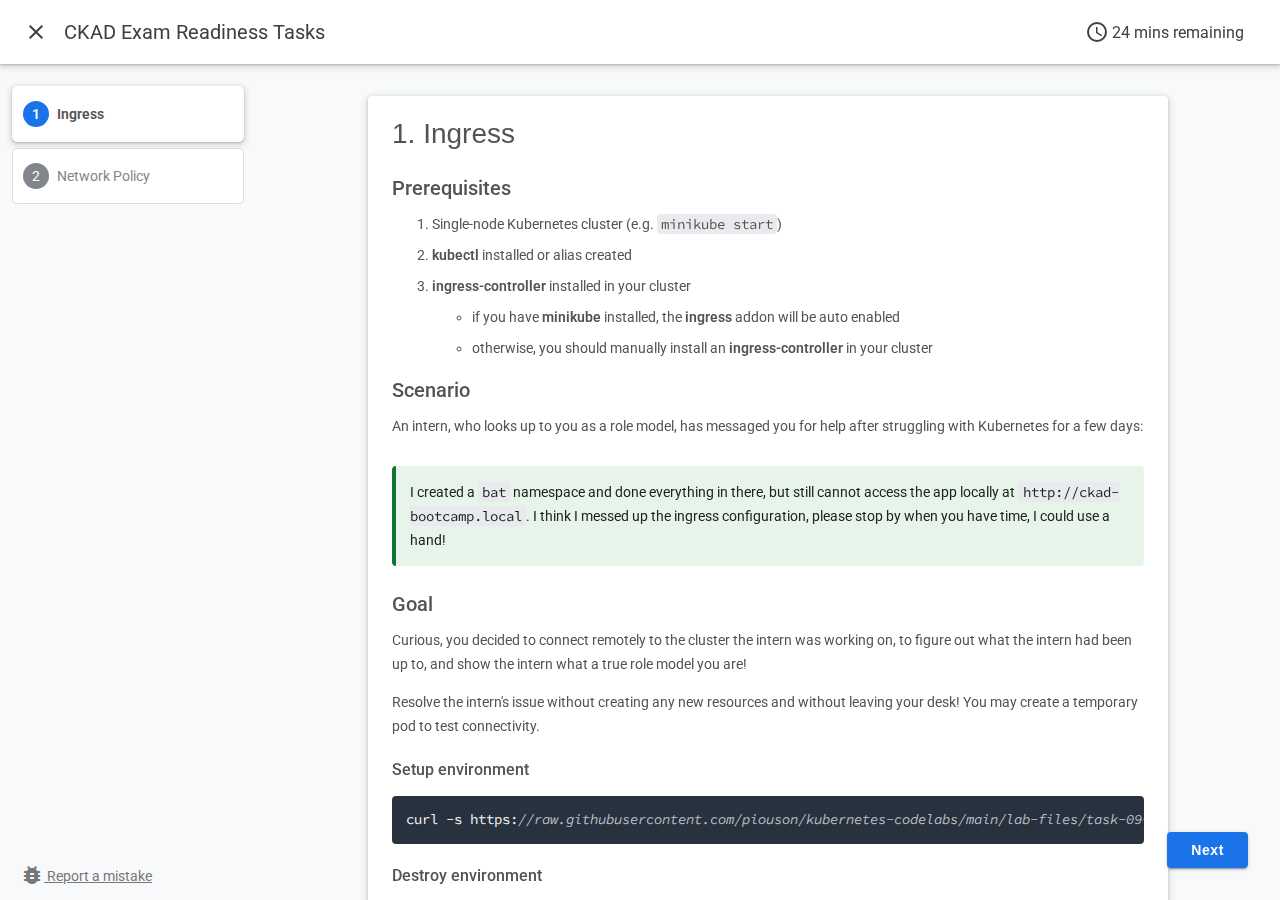
==== commit 34e1c040: "🚀 deploy changes" ====
--- a/codelabs/09-network-policy/index.html
+++ b/codelabs/09-network-policy/index.html
@@ -31,7 +31,7 @@
       <google-codelab-step label="Ingress" duration="12">
         <h2 is-upgraded>Prerequisites</h2>
 <ol type="1">
-<li>Single-node Kubernetes cluster</li>
+<li>Single-node Kubernetes cluster (e.g. <code>minikube start</code>)</li>
 <li><strong>kubectl</strong> installed or alias created</li>
 <li><strong>ingress-controller</strong> installed in your cluster <ul>
 <li>if you have <strong>minikube</strong> installed, the <strong>ingress</strong> addon will be auto enabled</li>
@@ -130,18 +130,19 @@
 </details>
 <details>
 <summary>Reverse Proxy (optional) (18/18)</summary>
-<p>For practice, lets create a reverse proxy locally using Nginx, that will redirect all requests to the root path <code>/</code> to our desired path.</p>
-<p>In this case, we want requests to <code>http://domain.com</code> redirected to <code>http://domain.com:$PORT</code></p>
+<p>For practice, lets create a reverse proxy locally using Nginx, that will redirect all requests for the root path <code>/</code> to our desired path.</p>
+<p>In this case, we want requests to <code>http://ckad-bootcamp.local</code> redirected to <code>http://ckad-bootcamp.local:$NODE_PORT</code></p>
 <pre><code language="language-sh" class="language-sh">mkdir nginx-conf
 cat &lt;&lt;EOF &gt;nginx-conf/nginx.conf
 server {
   listen 80;
   location / {
-    proxy_pass http://$NODE_IP:30903;
+    proxy_pass http://$NODE_IP:$NODE_PORT;
   }
 }
 EOF
 docker run --name nginx --volume ./nginx-conf:/etc/nginx/conf.d -d nginx
+curl http://ckad-bootcamp.local # now works without adding node port
 </code></pre>
 </details>
 </details>
